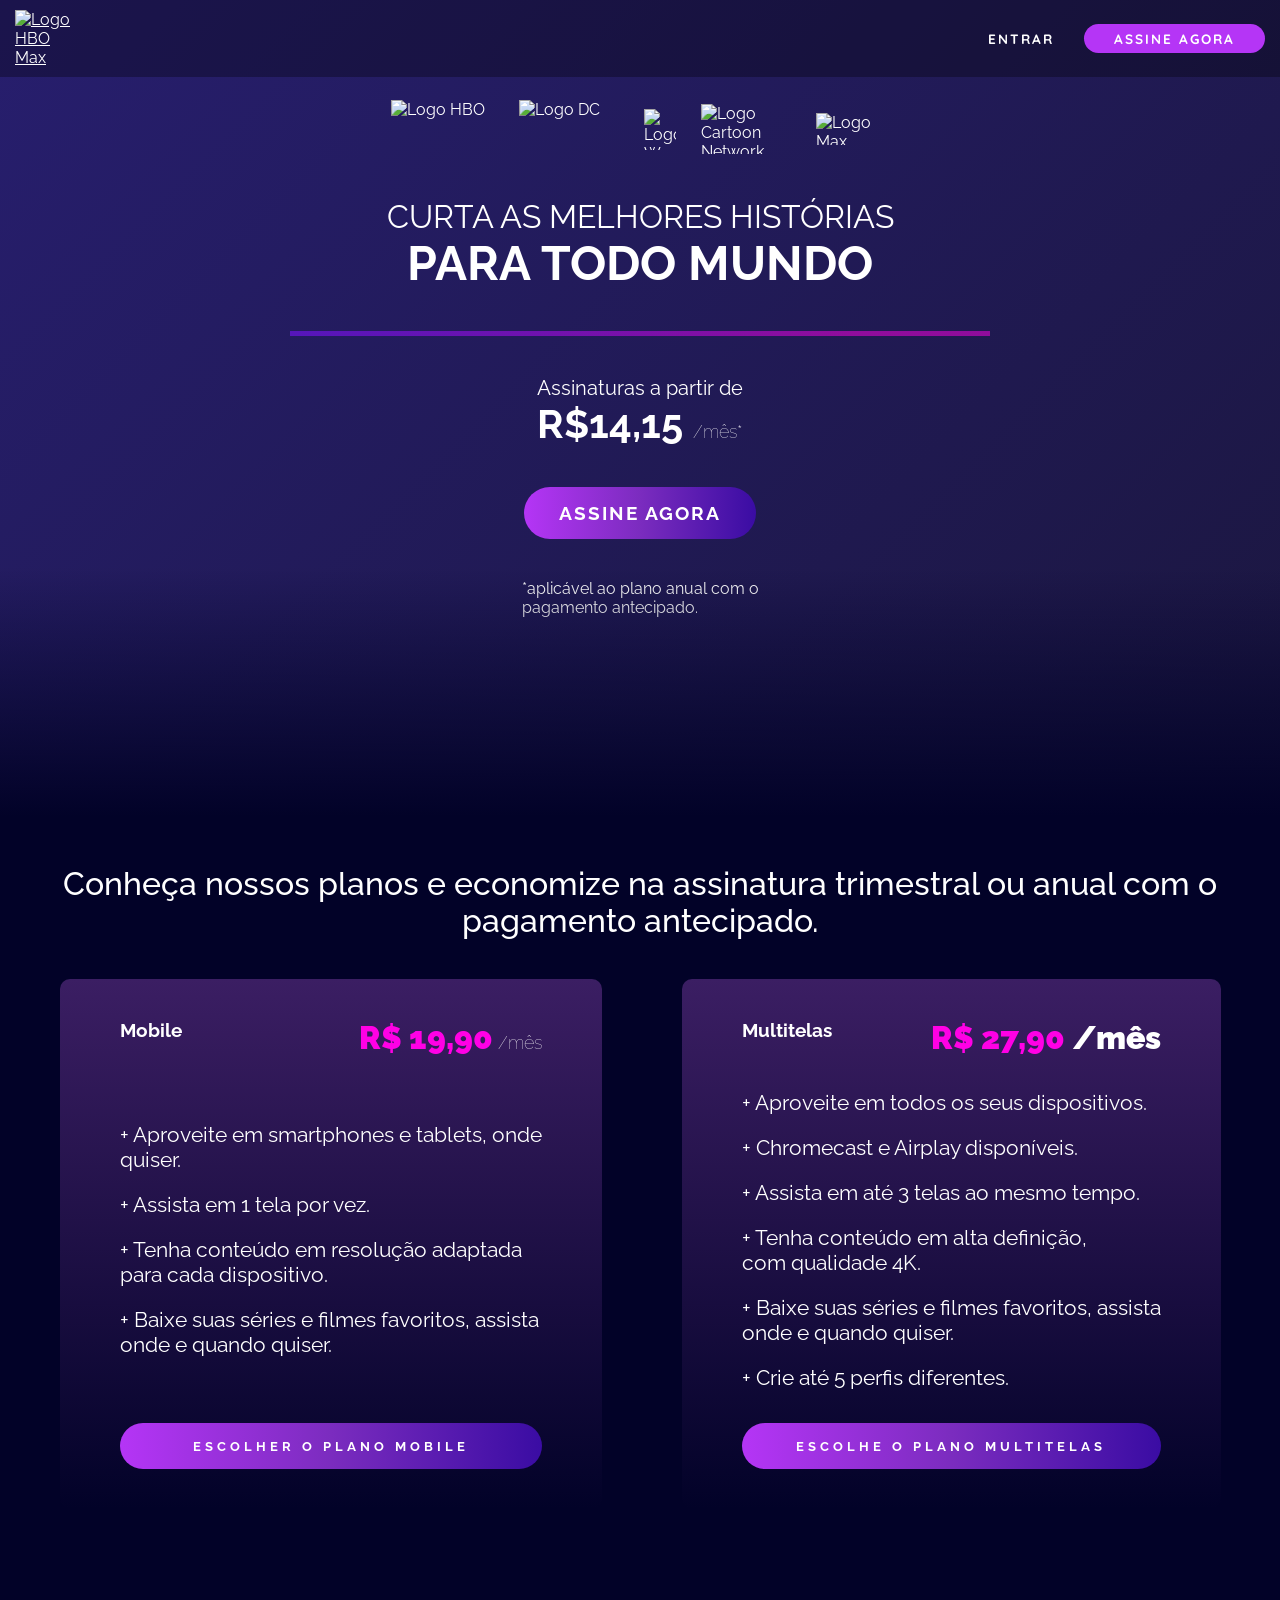
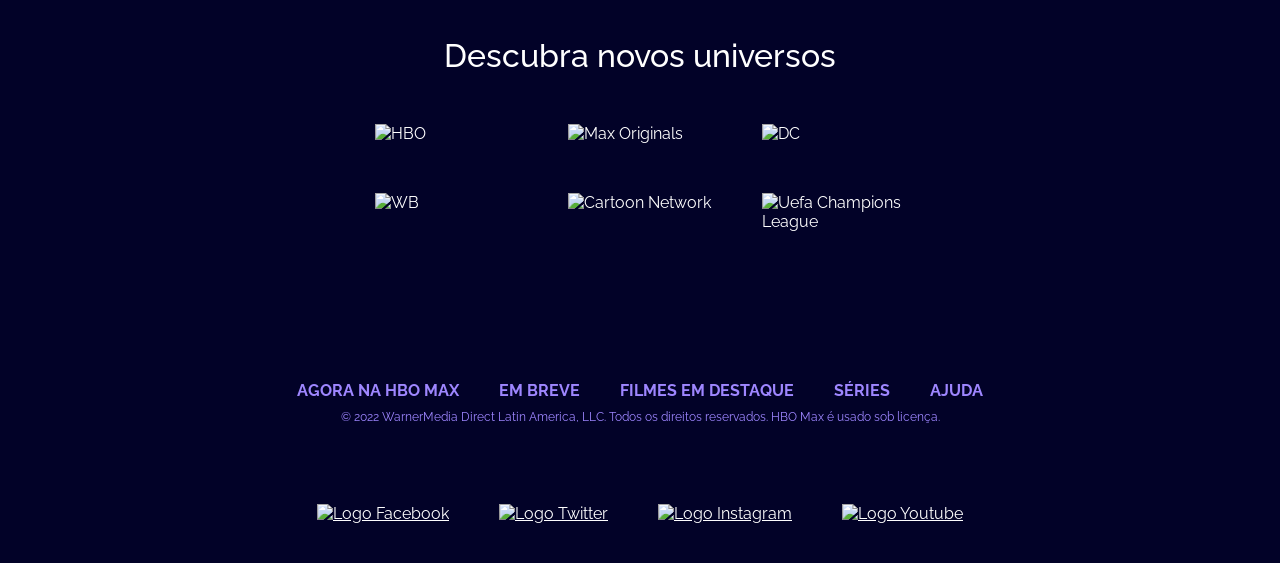
==== index.html @ 5b2827e3 "Versão do Site com HTML e CSS Realizado por Artur Barbuzano" ====
<!DOCTYPE html>
<html lang="en">
<head>
    <meta charset="UTF-8">
    <meta name="viewport" content="width=device-width, initial-scale=1.0">
    <link rel="stylesheet" href="assets/css/style.css">
    <title>HBO Max</title>
</head>
<body>
    <header>
        <a class="logo-header" href="index.html"><img src="assets/images/hbo-logo.svg" width="54%" alt="Logo HBO Max"></a>
        <div class="botoes-header">
            <a class=botoes href="signIn.html">ENTRAR</a>
            <div id="assine"><a class=botoes href="#assine-agora">ASSINE AGORA</a></div>
        </div>
    </header>

    <section class="assine-agora">
        <div class="logos">
            <img src="assets/images/hbo.png" alt="Logo HBO" width="103px" height="58px">
            <img src="assets/images/dc.png" alt="Logo DC" width="100px" height="58px">
            <img src="assets/images/wb.png" alt="Logo Warner Bros" width="32px" height="41px">
            <img src="assets/images/cartoon-network_neutral.png" alt="Logo Cartoon Network" width="90px" height="50px">
            <img src="assets/images/max_originals.png" alt="Logo Max Originals" width="73px" height="32px">
        </div>
        <div class="texto-um">
            <p>Curta as melhores histórias </p> 
            <div class="texto-dois">
                <p>Para todo mundo</p>
            </div>
        </div>
        <div class="divider"></div>

        <div class="preco">
            <p class="assinaturas">Assinaturas a partir de</p>
            <h1>R$14,15 </h1> <p class="mes">/mês*</p>
        </div>

        <button class="assina-plano">Assine Agora</button>

        <div class="plano-pagamento">
            <p>*aplicável ao plano anual com o </p> 
            <p class="pagamento">pagamento antecipado.</p>
        </div>
    </section>


    <section class="planos">
        <p>Conheça nossos planos e economize na assinatura trimestral ou anual com o <br> pagamento antecipado.</p>
        <div class="cards">
            <div class="card">
                <div class="title-price">
                    <h3>Mobile</h3>
                    <p class="price">R$ 19,90<span class="mes"> /mês</span></p>
                </div>
                 <div class="topics">
                    <p>Aproveite em smartphones e tablets, onde <br>quiser.</p>
                    <p>Assista em 1 tela por vez.</p>
                    <p>Tenha conteúdo em resolução adaptada <br> para cada dispositivo.</p>
                    <p>Baixe suas séries e filmes favoritos, assista <br> onde e quando quiser.</p>
                </div>
                <button class="botoes-card">ESCOLHER O PLANO MOBILE</button>
            </div>

            <div class="card">
                <div class="title-price">
                    <h3>Multitelas</h3>
                    <p class="price">R$ 27,90<span> /mês</span></p>
                </div>
                <div class="topics">
                    <p>Aproveite em todos os seus dispositivos.</p>
                    <p>Chromecast e Airplay disponíveis.</p>
                    <p>Assista em até 3 telas ao mesmo tempo.</p>
                    <p>Tenha conteúdo em alta definição, <br> com qualidade 4K.</p>
                    <p>Baixe suas séries e filmes favoritos, assista <br> onde e quando quiser.</p>
                    <p>Crie até 5 perfis diferentes.</p>
                </div>
                <button class="botoes-card">ESCOLHE O PLANO MULTITELAS</button>
            </div>

        </div>
    </section>

    <section class="canais">
        <p>Descubra novos universos</p>
        <div class="images">
            <img id="hbo-image" class="content-image" src="assets/images/hbo-default_0.webp" alt="HBO">
            <img id="max-image" class="content-image" src="assets/images/MAX-Default.webp" alt="Max Originals">
            <img id="dc-image" class="content-image" src="assets/images/DC_Default.webp" alt="DC">
            <img id="wb-image" class="content-image" src="assets/images/WB-Default.webp" alt="WB">
            <img id="cn-image" class="content-image" src="assets/images/CN-Default.webp" alt="Cartoon Network">
            <img id="uefa-image" class="content-image" src="assets/images/UCL-Default.webp" alt="Uefa Champions League" >
        </div>

    </section>

    <footer>
        <div class="links-direitos">
            <div class="links">
                <a href="https://www.hbomax.com/br/pt/sitemap"><p>AGORA NA HBO MAX</p></a>
                <a href="https://www.hbomax.com/br/pt/coming-soon"><p>EM BREVE</p></a>
                <a href="https://www.hbomax.com/br/pt/movies"><p>FILMES EM DESTAQUE</p></a>
                <a href="https://www.hbomax.com/br/pt/shows"><p>SÉRIES</p></a>
                <a href="https://help.hbomax.com/br/Home/Index"><p>AJUDA</p></a>
            </div>

            <div class="direitos">
                <p>© 2022 WarnerMedia Direct Latin America, LLC. Todos os direitos reservados. HBO Max é usado sob licença.</p>
            </div>
        </div>
        <div class="redes-sociais">
            <a href="https://www.facebook.com/HBO/"><img src="assets/images/fb_0.png" alt="Logo Facebook" width="12px" height="23px"></a>
            <a href="https://x.com/HBO"><img src="assets/images/twitter_0.png" alt="Logo Twitter" width="21px" height="18px"></a>
            <a href="https://www.instagram.com/hbomax/"><img src="assets/images/instagram_0.png" alt="Logo Instagram" width="20px" height="21px"></a>
            <a href="https://www.youtube.com/channel/UCx-KWLTKlB83hDI6UKECtJQ"><img src="assets/images/youtube_0.png" alt="Logo Youtube" width="22px" height="16px"></a>
        </div>
    </footer>
</body>
</html>
---- assets/css/style.css ----
@import url('reset.css');
@import url("https://fonts.googleapis.com/css2?family=Raleway:wght@300;400;500;600;700&display=swap");
@import url("https://fonts.googleapis.com/css2?family=Quicksand:wght@300;400;700&display=swap");

:root {
    --primary-color: #020228;
    --secondary-color: #ff00e5;
    --tertiary-color: #b535f6;
    --btn-bg-color-gradient: linear-gradient(
      45deg,
      #9b34ef 0%,
      #490cb0 20%,
      transparent 50%
    );
    --btn-link-bg-color: #fff;
    --btn-link-color: #000;
    --card-bg-color: linear-gradient(0deg, transparent, #3b1e63);
    --divider-bg-color: linear-gradient(
      90deg,
      #5516ba,
      rgba(255, 0, 229, 0.5) 80%
    );
    --nav-bg-color: rgba(0, 0, 0, 0.3);
    --text-color: #fff;
    --link-color: #9e86ff;
    --form-bg-color: rgba(211, 211, 211, 0.06);
    --form-field-bg-color: rgba(0, 0, 0, 0.2);
    --form-field-border: 1px solid rgba(255, 255, 255, 0.7);
    --form-field-placeholder: rgba(255, 255, 255, 0.7);
    --form-field-error: rgb(255, 76, 76);

    scroll-behavior: smooth;
}

  /* Custom Scroll */

::-webkit-scrollbar {
    width: 8px;
}

::-webkit-scrollbar-thumb {
    background: var(--tertiary-color);
    border-radius: 10px;
}

::-webkit-scrollbar-thumb:hover {
    background: var(--secondary-color);
}

*{
    font-family: "Raleway", sans-serif;
    color: var(--text-color);
}

html, body{
    height: 100%;
}

body{
    display: flex;
    flex-direction: column;
    background-color: var(--primary-color);
}

header{
    display: flex;
    padding: 10px 30px 10px 15px;;
    justify-content: space-between;
    background-color: var(--nav-bg-color);
    position: fixed;
    top: 0;
    left: 0;
    z-index: 1000;
    width: 100%;
}


.logo-header{
    display: flex;
    align-items: center;
}

.botoes-header{
    display: flex;
    gap: 30px;
    align-items: center;
    letter-spacing: 2px;
}

.botoes{
    font-family: "Quicksand", sans-serif;
    font-size: 0.85rem;
    text-decoration: none;
    color: var(--text-color);
    font-weight: bold;
}

#assine{
    background-color: var(--tertiary-color);
    padding: 5px 30px;
    margin-right: 30px;
    border-radius: 20px;
}

section{
    display: flex;
    flex-direction: column;
    justify-content: center;
    align-items: center;
}

.assine-agora{
    padding-top: 100px;
    position: relative;
    height: 100vh;
    gap: 40px;
    padding-bottom: 200px;
    background: linear-gradient(-45deg, rgb(86, 18, 91), rgb(15, 15, 16), rgb(39, 30, 110)) 0% 0%;
    background-size: 400% 400%;
    animation: gradient 5s ease infinite;
}

@keyframes gradient{
  0% {
    background-position: 0% 50%;
  }
  50%{
    background-position: 100% 50%;
  }
  100%{
    background-position: 0% 50%;
  }
}
   

.logos{
    display: flex;
    align-items: center;
    gap: 25px;
}

.texto-um p{
    text-transform: uppercase;
    font-size: 2em;
}

.texto-dois{
    display: flex;
    justify-content: center;
    font-weight: bold;
    font-size: 1.5em;
}

.divider{
    width: 70%;
    max-width: 700px;
    height: 5px;
    background: var(--divider-bg-color);
}

.preco h1{
    font-size: 2.5rem;
    display: inline;
}

.preco .mes{
    display: inline;
   
}
.preco .assinaturas{
    font-size: 1.25rem;
}

.assina-plano{
    cursor: pointer;
     background: linear-gradient(
        90deg,
        #b535f6 0%,
        #7b2cbf 50%,
        #3a0ca3 100%
    );
    padding: 15px 35px;
    text-transform: uppercase;
    border-radius: 30px;
    font-size: 1.2rem;
    letter-spacing: 2px;
    font-weight: bold;
    animation: wiggle 2.2s linear infinite;
    
}

@keyframes wiggle{

  0% {
    transform: rotate(0);}
  15% {
    transform: rotate(-15deg);
  }
  20%{
    transform: rotate(10deg);
    }
  25%{
    transform: rotate(-10deg);
  }
  30%{
    transform: rotate(10deg);
  }
  35%{
    transform: rotate(-10deg);
  }
  40%, 100%{
    transform: rotate(0);
  }
}



.plano-pagamento .pagamento{
    justify-self: center;
}

.assine-agora::after{
    content: "";
    width: 100%;
    height: 250px;
    position: absolute;
    bottom: 0;
    background: linear-gradient(0deg, var(--primary-color), transparent);
}

.planos{
    
    background: linear-gradient(to bottom, #020228 0%, rgba(2,2,40,0.3) 20%, rgba(2,2,40,0.3) 80%, #020228 100%),
    url('../images/background-movies-series.png');

    background-size: cover;
    background-position: center;
    background-repeat: no-repeat;
    font-weight: 500;
    min-height: 500px;
    gap: 40px;
    margin-top: 120px;
    margin-bottom: 200px;
}

.planos p{
    text-align: center;
    font-size: 2rem;
}

.cards{
    display: flex;
    gap: 80px;
}

.card{
    background: var(--card-bg-color);
    padding: 40px 60px;
    border-radius: 10px;
    display: flex;
    flex-direction: column;
    justify-content: space-between;
    min-height: 450px;
}

.title-price{
    display: flex;
    justify-content: space-between;
}

.title-price .price{
    color: var(--secondary-color);
    font-size: 2rem;
    font-weight: 900;
}

.mes{
    font-size: 1.1rem;
    font-weight: 100;
}
.topics{
    display: flex;
    flex-direction: column;
    gap: 20px;
    
}
.card p{
    font-size: 1.3rem;
    text-align: left;
    font-weight: 400;
}

.topics p::before{
    content:'+ ';
}

.botoes-card{
     background: linear-gradient(
        90deg,
        #b535f6 0%,
        #7b2cbf 50%,
        #3a0ca3 100%
    );
    padding: 15px 35px;
    border-radius: 30px;
    letter-spacing: 4px;
    font-weight: bold;
    cursor: pointer;
    animation: wiggle 2.2s linear infinite;
}

.images{
    display: grid;
    grid-template-columns: repeat(3, 1fr);
    gap: 50px;
    margin-right: 375px;
    margin-left: 375px;
    margin-top: 50px;
    margin-bottom: 150px;
    
}

.content-image{
    width: 100%;
    transition-duration: 0.5s;
   
}

.content-image:hover{
    transform: scale(1.05);
    transition: transform 0.5s;
    border: 5px solid var(--tertiary-color);
    border-radius: 12px;
}


.canais p{
    font-size: 2rem;
    font-weight: 500;
}

footer{
    display: flex;
    gap: 80px;
    flex-direction: column;
    justify-content: center;
    align-items: center;
    padding-bottom: 40px;
}

.links-direitos{
    display: flex;
    flex-direction: column;
    gap:10px;
}

.links{
    display: flex;
    gap: 40px;
    font-weight: bold;
}

.direitos{
    display: flex;
    justify-content: center;
    font-size: 0.75rem;
}

.links p{
    cursor: pointer;
}

.links a{
    text-decoration: none;
}

.links p, .direitos p{
    color: var(--link-color);
}

.redes-sociais{
    display: flex;
    gap: 50px;
}

main{
    background: linear-gradient(to bottom, #020228 0%, rgba(2,2,40,0.3) 20%, rgba(2,2,40,0.3) 80%, #020228 100%), url('../images/background-movies-series.png');
    background-size: cover;
    background-position: center;
    background-repeat: no-repeat;
    width:100%;
    display: flex;
    justify-content: center;
    align-items: center;
    margin-top: 100px;
    margin-bottom: 150px;
    flex: 1;
}

form{
    display: flex;
    flex-direction: column;
    gap: 30px;
    background-color: rgba(255, 255, 255, 0.05);
    padding: 30px 60px;
    
    border-radius: 10px;
    max-height: fit-content;
}
form h1{
    font-size: 1.3rem;
    letter-spacing: 2px;
    text-transform: uppercase;
    text-align: center;
}

form p{
    font-size: 0.95rem;
    margin-top: 20px;
}

input{
    border-radius: 10px;
    min-height: 50px;
    min-width: 550px;
    background-color: rgba(14, 13, 13, 0.1);
    border: 1px solid white;
    padding-left: 16px;
    font-size: 1rem;
}

input::placeholder {
  color: white;
}

.entrar-senha{
    display: flex;
    align-items: center;
    gap: 20px;
}

.botao-entrar{
    letter-spacing: 4px;
    font-size: 0.75rem;
    padding-top: 17px;
    padding-bottom: 17px;
}

.esqueceu-senha{
    color: var(--link-color);
    font-weight: 700;
    cursor: pointer;
}
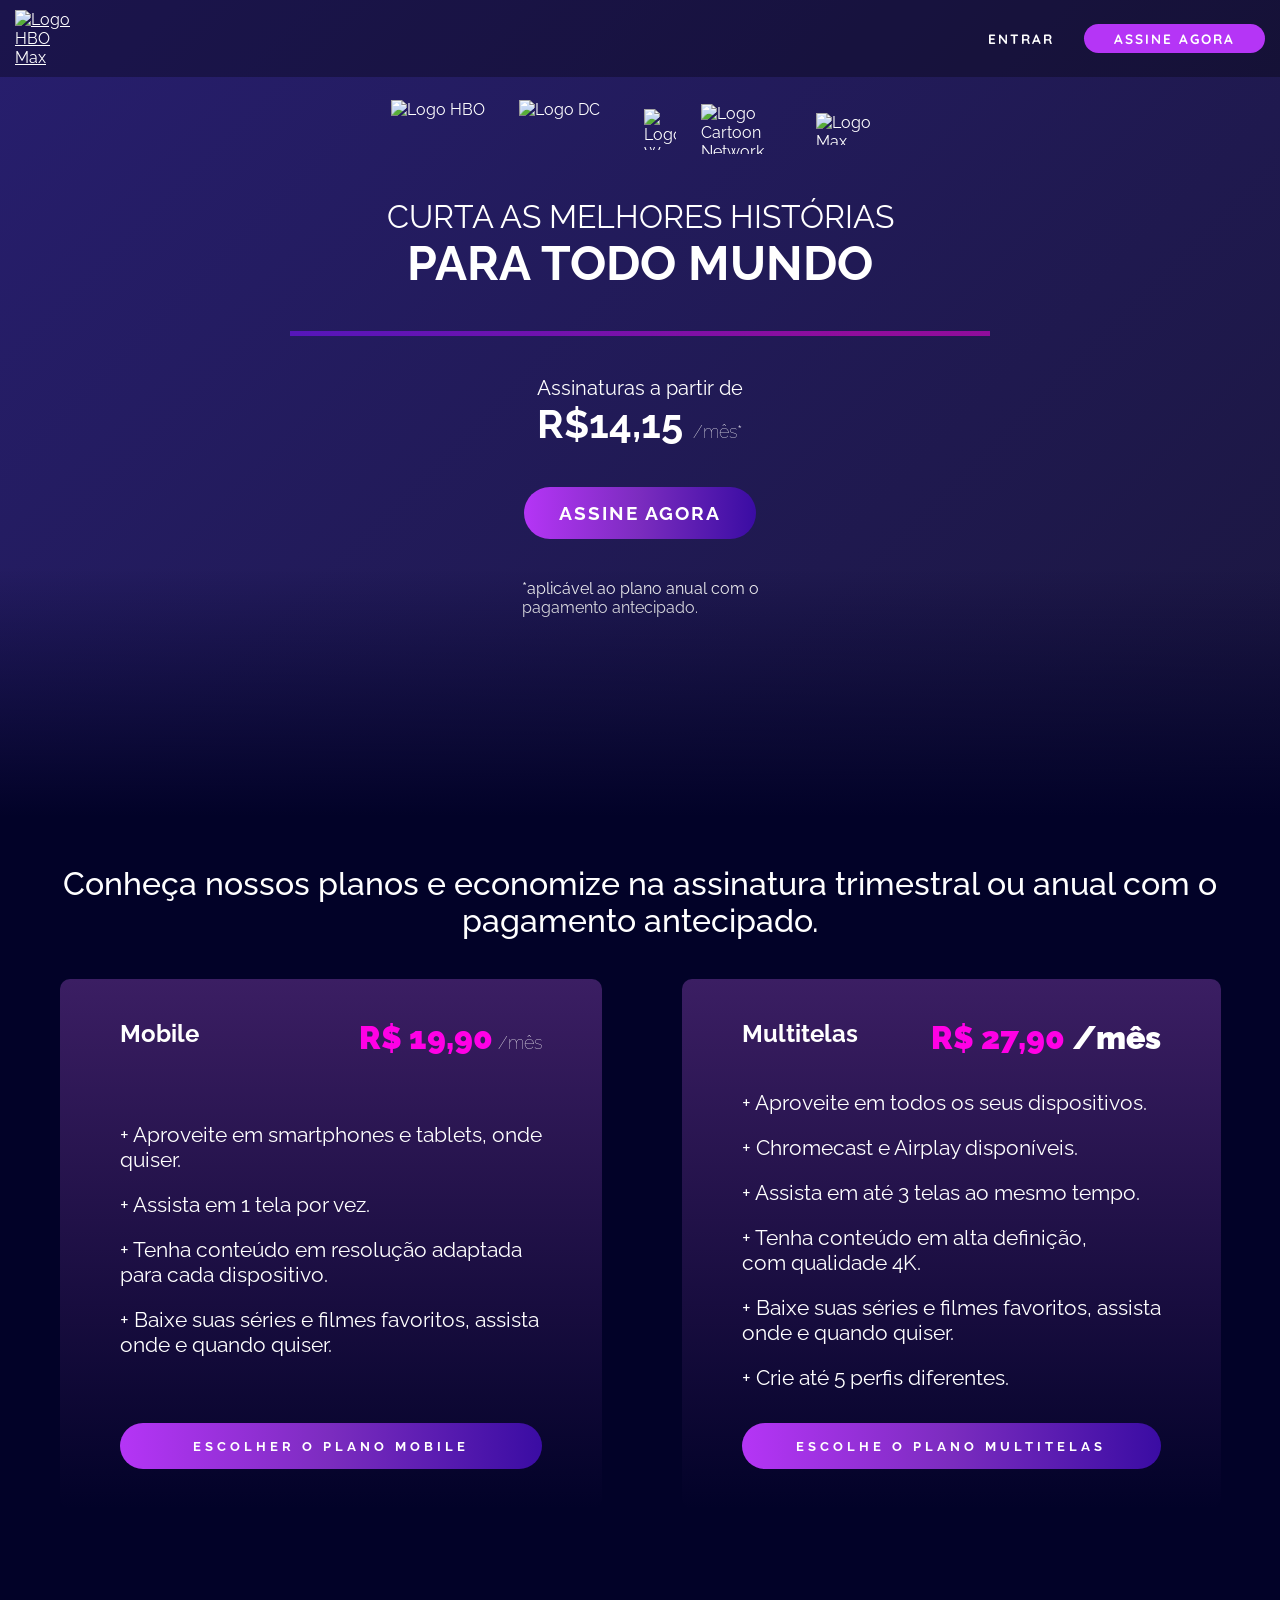
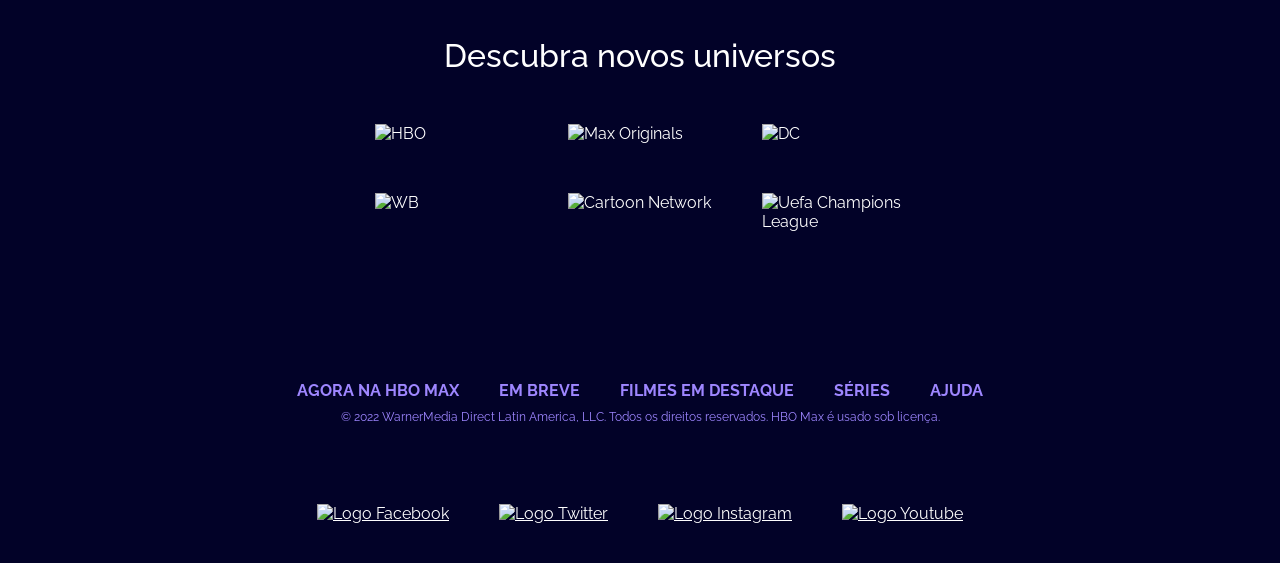
==== commit cd97abb5: "Atualizando README e Adicionando Responsividade para Celular" ====
--- a/index.html
+++ b/index.html
@@ -50,7 +50,7 @@
         <div class="cards">
             <div class="card">
                 <div class="title-price">
-                    <h3>Mobile</h3>
+                    <h2>Mobile</h2>
                     <p class="price">R$ 19,90<span class="mes"> /mês</span></p>
                 </div>
                  <div class="topics">
@@ -64,7 +64,7 @@
 
             <div class="card">
                 <div class="title-price">
-                    <h3>Multitelas</h3>
+                    <h2>Multitelas</h2>
                     <p class="price">R$ 27,90<span> /mês</span></p>
                 </div>
                 <div class="topics">
--- a/assets/css/style.css
+++ b/assets/css/style.css
@@ -450,4 +450,68 @@
     color: var(--link-color);
     font-weight: 700;
     cursor: pointer;
+}
+
+@media (max-width: 768px){
+
+    header{
+        flex-direction: column;
+        gap: 10px;
+        align-items: center;
+    }
+
+    .logos{
+        flex-wrap: wrap;
+        justify-content: center;
+    }
+
+    .texto-um p{
+        font-size: 1.5rem;
+        text-align: center;
+    }
+
+    .texto-dois{
+        font-size: 1.2rem;
+    }
+
+    .cards{
+        flex-direction: column;
+        align-items: center;
+    }
+
+    .card{
+        width: 90%;
+        padding: 30px;
+    }
+
+    .images{
+        grid-template-columns: 1fr;
+        margin-left: 40px;
+        margin-right: 40px;
+    }
+
+    .links{
+        flex-direction: column;
+        align-items: center;
+        gap: 15px;
+        text-align: center;
+    }
+
+    .redes-sociais{
+        gap: 30px;
+    }
+
+    form{
+        padding: 30px;
+    }
+
+    input{
+        min-width: 100%;
+    }
+
+    .entrar-senha{
+        flex-direction: column;
+        align-items: flex-start;
+    }
+
 }
